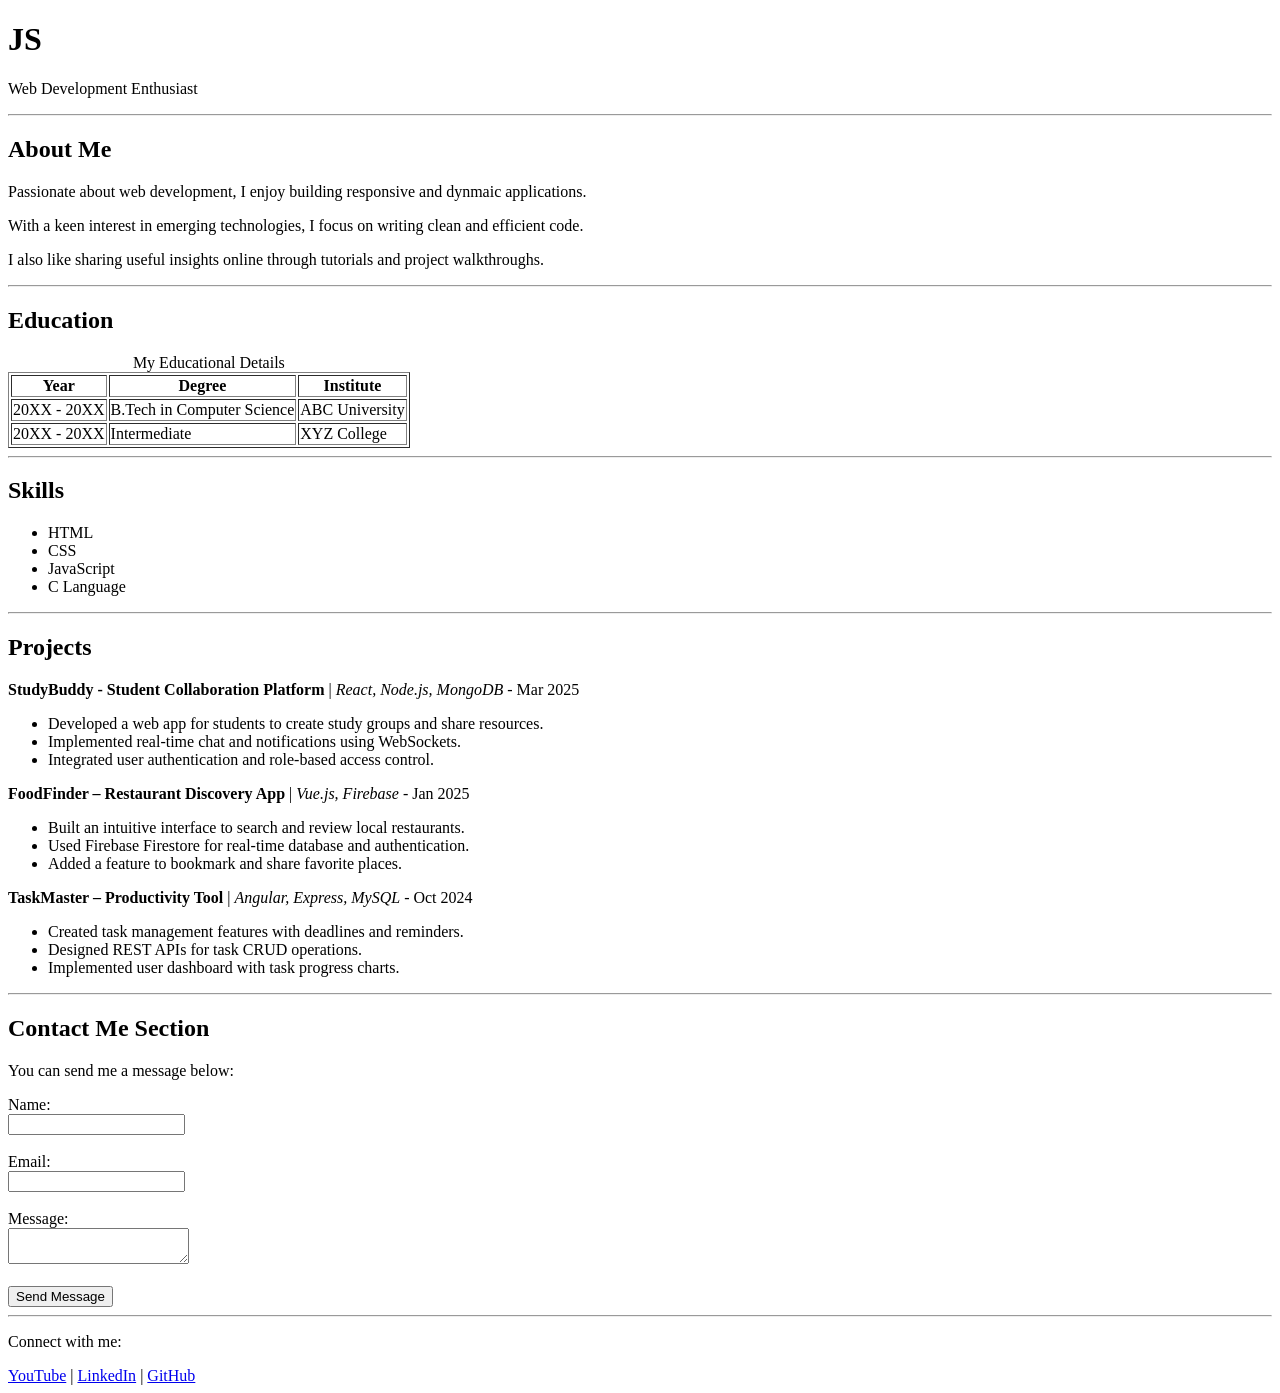
==== Code Files/5. HTML MiniProject/index.html @ c1144664 "Adding Files" ====
<!DOCTYPE html>
<html lang="en">
<head>
    <meta charset="UTF-8">
    <meta name="viewport" content="width=device-width, initial-scale=1.0">
    <title>My Personal Website</title>
</head>
<body>
    <!-- Header Section -->
    <header>
        <h1>JS</h1>
        <p>Web Development Enthusiast</p>
        <!-- <img style="height: 300px; width: 200px;" src="./JS.png" alt="My Image"> -->

        <!-- Add your image -->
    </header>
    
    <hr>

    <main>
        <!-- About Me Section -->
        <section>
            <h2>About Me</h2>
            <p>Passionate about web development, I enjoy building responsive and dynmaic applications.</p>
            <p>With a keen interest in emerging technologies, I focus on writing clean and efficient code.</p>
            <p>I also like sharing useful insights online through tutorials and project walkthroughs.</p>
        </section>
    
        <hr>
    
        <!-- Education Section -->
        <section>
            <h2>Education</h2>
            <table border="1">
                <caption>My Educational Details</caption>
                <tr>
                    <th>Year</th>
                    <th>Degree</th>
                    <th>Institute</th>
                </tr>
    
                <tr>
                    <td>20XX - 20XX</td>
                    <td>B.Tech in Computer Science</td>
                    <td>ABC University</td>
                </tr>
    
                <tr>
                    <td>20XX - 20XX</td>
                    <td>Intermediate</td>
                    <td>XYZ College</td>
                </tr>
            </table>
        </section>
    
        <hr>
    
        <!-- Skills Section -->
        <section>
            <h2>Skills</h2>
            <ul>
                <li>HTML</li>
                <li>CSS</li>
                <li>JavaScript</li>
                <li>C Language</li>
            </ul>
        </section>
    
        <hr>
    
        <!-- Projects Section -->
        <section>
            <h2>Projects</h2>
            <div>
                <p> <b>StudyBuddy - Student Collaboration Platform</b> | <i>React, Node.js, MongoDB</i> - Mar 2025</p>
                <ul>
                    <li>Developed a web app for students to create study groups and share resources.</li>
                    <li>Implemented real-time chat and notifications using WebSockets.</li>
                    <li>Integrated user authentication and role-based access control.</li>
                </ul>
            </div>
    
            <div>
                <p><strong>FoodFinder – Restaurant Discovery App</strong> | <i>Vue.js, Firebase</i> - Jan 2025</p>
                <ul>
                    <li>Built an intuitive interface to search and review local restaurants.</li>
                    <li>Used Firebase Firestore for real-time database and authentication.</li>
                    <li>Added a feature to bookmark and share favorite places.</li>
                </ul>
            </div>
            <div>
                <p><strong>TaskMaster – Productivity Tool</strong> | <i>Angular, Express, MySQL</i> - Oct 2024</p>
                <ul>
                    <li>Created task management features with deadlines and reminders.</li>
                    <li>Designed REST APIs for task CRUD operations.</li>
                    <li>Implemented user dashboard with task progress charts.</li>
                </ul>
            </div>
        </section>
    
        <hr>
    
        <!-- Contact Me Section -->
        <section>
            <h2>Contact Me Section</h2>
            <p>You can send me a message below:</p>
            <form action="/">
                <!-- Name -->
                <div>
                    <label for="name">Name:</label>
                    <br>
                    <input id="name" type="text" name="name">
                </div>
                
                <br>
    
                <!-- Email -->
                <div>
                    <label for="email">Email:</label>
                    <br>
                    <input id="email" type="email" name="email">
                </div>
    
                <br>
                
                <!-- Message -->
                <div>
                    <label for="message">Message:</label>
                    <br>
                    <textarea name="message" id="message"></textarea>
                </div>
    
                <br>
    
                <button>Send Message</button>
            </form>
        </section>
    
        <hr>
    </main>


    <!-- Footer Section -->
    <footer>
        <p>Connect with me:</p>
        <a href="https://youtube.com/" target="_blank">YouTube</a> |
        <a href="#">LinkedIn</a> |
        <a href="#">GitHub</a>
    </footer>
</body>
</html>
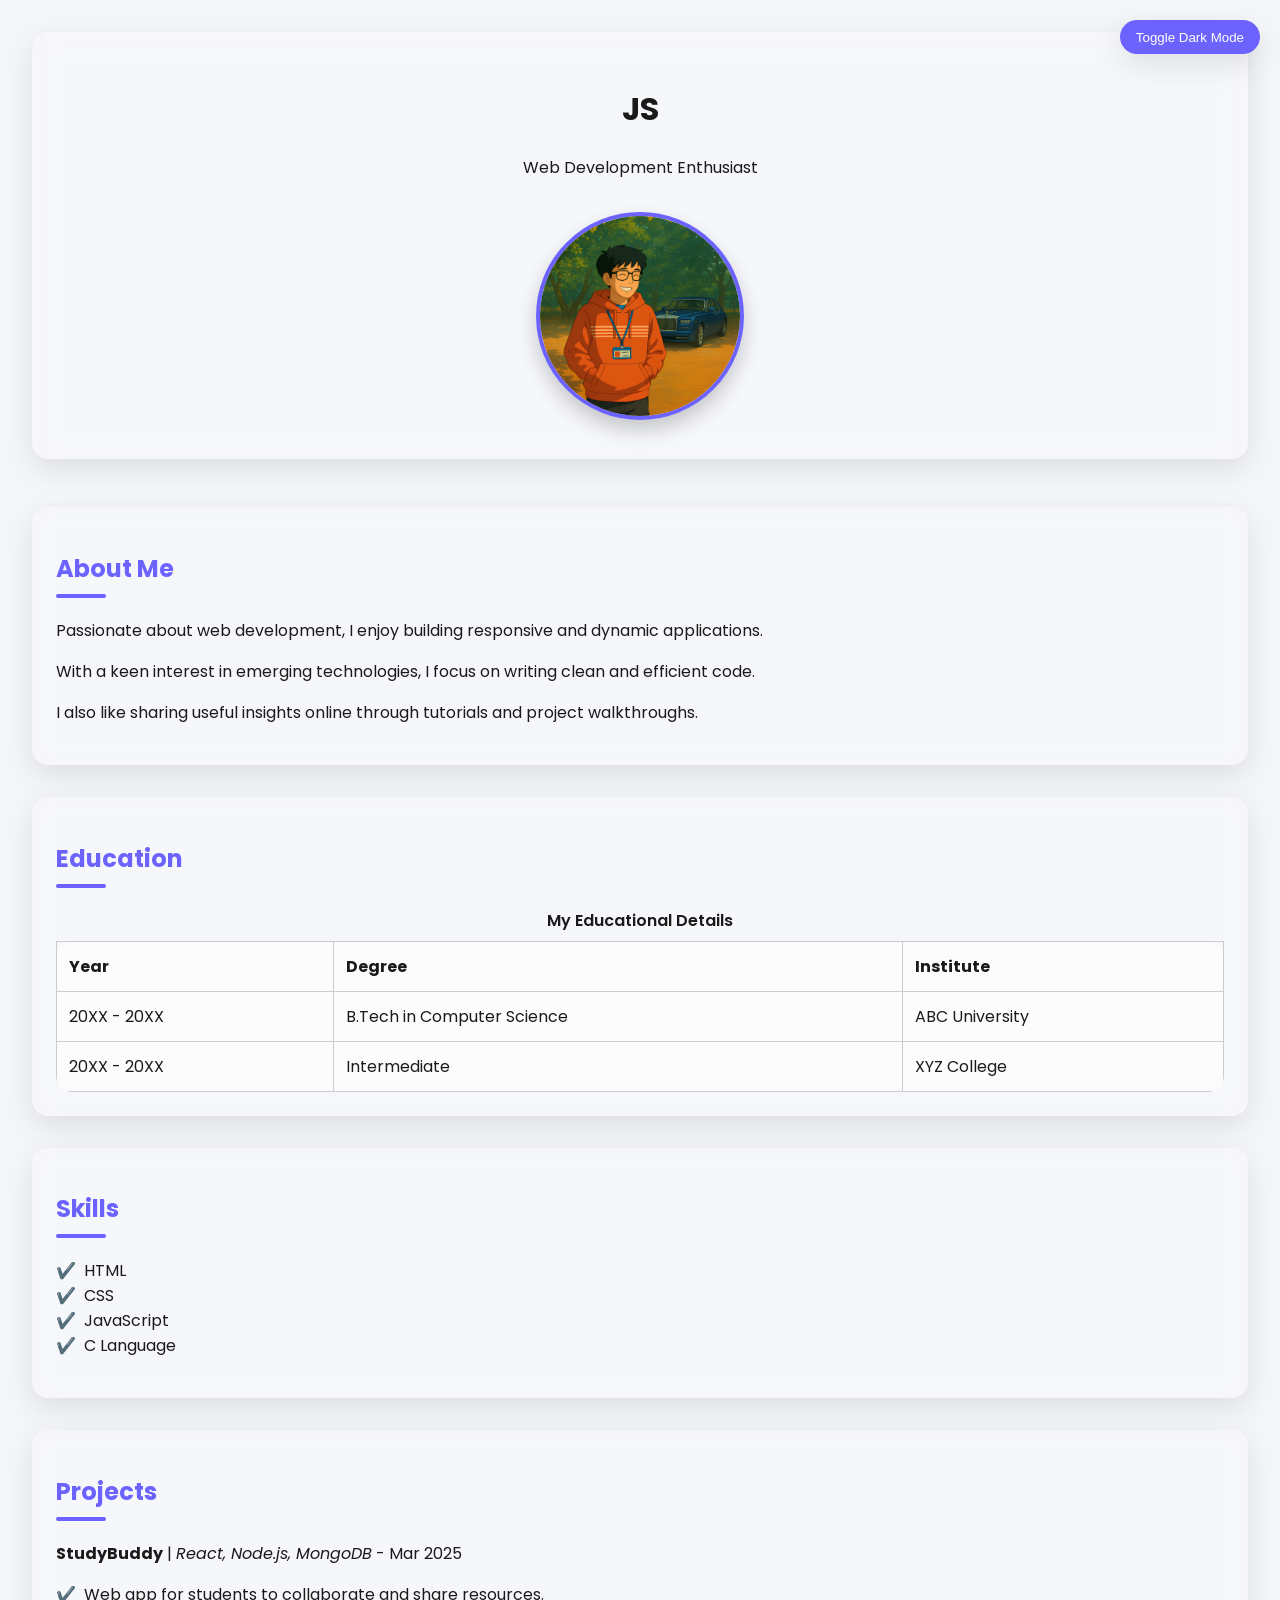
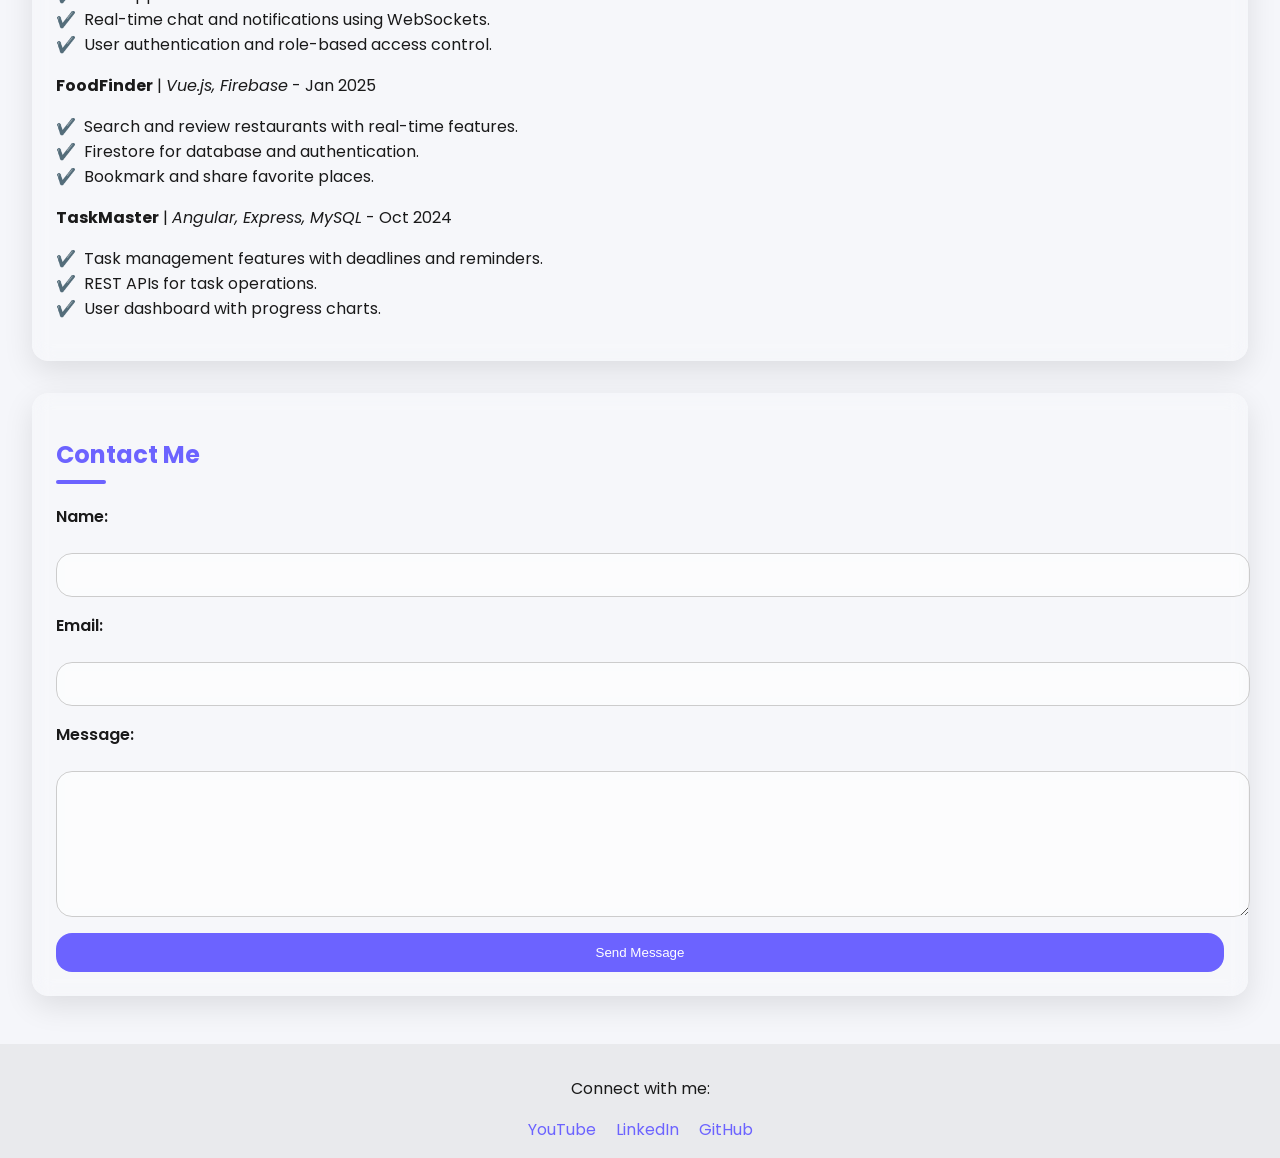
==== commit 1a7195a3: "Upading CSS Basis" ====
--- a/Code Files/5. HTML MiniProject/index.html
+++ b/Code Files/5. HTML MiniProject/index.html
@@ -1,151 +1,136 @@
 <!DOCTYPE html>
 <html lang="en">
 <head>
-    <meta charset="UTF-8">
-    <meta name="viewport" content="width=device-width, initial-scale=1.0">
-    <title>My Personal Website</title>
+  <meta charset="UTF-8" />
+  <meta name="viewport" content="width=device-width, initial-scale=1.0"/>
+  <title>JS | Portfolio</title>
+  <link rel="stylesheet" href="./styles.css" />
+  <link rel="preconnect" href="https://fonts.googleapis.com">
+  <link rel="preconnect" href="https://fonts.gstatic.com" crossorigin>
+  <link href="https://fonts.googleapis.com/css2?family=Poppins:wght@400;600&display=swap" rel="stylesheet">
 </head>
 <body>
-    <!-- Header Section -->
-    <header>
-        <h1>JS</h1>
-        <p>Web Development Enthusiast</p>
-        <!-- <img style="height: 300px; width: 200px;" src="./JS.png" alt="My Image"> -->
+  
+  <!-- Dark Mode Toggle -->
+  <button id="darkToggle">Toggle Dark Mode</button>
 
-        <!-- Add your image -->
-    </header>
-    
-    <hr>
+  <!-- Header Section -->
+  <header>
+    <h1>JS</h1>
+    <p>Web Development Enthusiast</p>
+    <img src="./JS.png" alt="John Smith" class="profile-img" />
+  </header>
 
-    <main>
-        <!-- About Me Section -->
-        <section>
-            <h2>About Me</h2>
-            <p>Passionate about web development, I enjoy building responsive and dynmaic applications.</p>
-            <p>With a keen interest in emerging technologies, I focus on writing clean and efficient code.</p>
-            <p>I also like sharing useful insights online through tutorials and project walkthroughs.</p>
-        </section>
-    
-        <hr>
-    
-        <!-- Education Section -->
-        <section>
-            <h2>Education</h2>
-            <table border="1">
-                <caption>My Educational Details</caption>
-                <tr>
-                    <th>Year</th>
-                    <th>Degree</th>
-                    <th>Institute</th>
-                </tr>
-    
-                <tr>
-                    <td>20XX - 20XX</td>
-                    <td>B.Tech in Computer Science</td>
-                    <td>ABC University</td>
-                </tr>
-    
-                <tr>
-                    <td>20XX - 20XX</td>
-                    <td>Intermediate</td>
-                    <td>XYZ College</td>
-                </tr>
-            </table>
-        </section>
-    
-        <hr>
-    
-        <!-- Skills Section -->
-        <section>
-            <h2>Skills</h2>
-            <ul>
-                <li>HTML</li>
-                <li>CSS</li>
-                <li>JavaScript</li>
-                <li>C Language</li>
-            </ul>
-        </section>
-    
-        <hr>
-    
-        <!-- Projects Section -->
-        <section>
-            <h2>Projects</h2>
-            <div>
-                <p> <b>StudyBuddy - Student Collaboration Platform</b> | <i>React, Node.js, MongoDB</i> - Mar 2025</p>
-                <ul>
-                    <li>Developed a web app for students to create study groups and share resources.</li>
-                    <li>Implemented real-time chat and notifications using WebSockets.</li>
-                    <li>Integrated user authentication and role-based access control.</li>
-                </ul>
-            </div>
-    
-            <div>
-                <p><strong>FoodFinder – Restaurant Discovery App</strong> | <i>Vue.js, Firebase</i> - Jan 2025</p>
-                <ul>
-                    <li>Built an intuitive interface to search and review local restaurants.</li>
-                    <li>Used Firebase Firestore for real-time database and authentication.</li>
-                    <li>Added a feature to bookmark and share favorite places.</li>
-                </ul>
-            </div>
-            <div>
-                <p><strong>TaskMaster – Productivity Tool</strong> | <i>Angular, Express, MySQL</i> - Oct 2024</p>
-                <ul>
-                    <li>Created task management features with deadlines and reminders.</li>
-                    <li>Designed REST APIs for task CRUD operations.</li>
-                    <li>Implemented user dashboard with task progress charts.</li>
-                </ul>
-            </div>
-        </section>
-    
-        <hr>
-    
-        <!-- Contact Me Section -->
-        <section>
-            <h2>Contact Me Section</h2>
-            <p>You can send me a message below:</p>
-            <form action="/">
-                <!-- Name -->
-                <div>
-                    <label for="name">Name:</label>
-                    <br>
-                    <input id="name" type="text" name="name">
-                </div>
-                
-                <br>
-    
-                <!-- Email -->
-                <div>
-                    <label for="email">Email:</label>
-                    <br>
-                    <input id="email" type="email" name="email">
-                </div>
-    
-                <br>
-                
-                <!-- Message -->
-                <div>
-                    <label for="message">Message:</label>
-                    <br>
-                    <textarea name="message" id="message"></textarea>
-                </div>
-    
-                <br>
-    
-                <button>Send Message</button>
-            </form>
-        </section>
-    
-        <hr>
-    </main>
+  <main>
 
+    <!-- About Me -->
+    <section>
+      <h2>About Me</h2>
+      <p>Passionate about web development, I enjoy building responsive and dynamic applications.</p>
+      <p>With a keen interest in emerging technologies, I focus on writing clean and efficient code.</p>
+      <p>I also like sharing useful insights online through tutorials and project walkthroughs.</p>
+    </section>
 
-    <!-- Footer Section -->
-    <footer>
-        <p>Connect with me:</p>
-        <a href="https://youtube.com/" target="_blank">YouTube</a> |
-        <a href="#">LinkedIn</a> |
-        <a href="#">GitHub</a>
-    </footer>
+    <!-- Education -->
+    <section>
+      <h2>Education</h2>
+      <table>
+        <caption>My Educational Details</caption>
+        <thead>
+          <tr>
+            <th>Year</th>
+            <th>Degree</th>
+            <th>Institute</th>
+          </tr>
+        </thead>
+        <tbody>
+          <tr>
+            <td>20XX - 20XX</td>
+            <td>B.Tech in Computer Science</td>
+            <td>ABC University</td>
+          </tr>
+          <tr>
+            <td>20XX - 20XX</td>
+            <td>Intermediate</td>
+            <td>XYZ College</td>
+          </tr>
+        </tbody>
+      </table>
+    </section>
+
+    <!-- Skills -->
+    <section>
+      <h2>Skills</h2>
+      <ul>
+        <li>HTML</li>
+        <li>CSS</li>
+        <li>JavaScript</li>
+        <li>C Language</li>
+      </ul>
+    </section>
+
+    <!-- Projects -->
+    <section>
+      <h2>Projects</h2>
+      <div>
+        <p><b>StudyBuddy</b> | <i>React, Node.js, MongoDB</i> - Mar 2025</p>
+        <ul>
+          <li>Web app for students to collaborate and share resources.</li>
+          <li>Real-time chat and notifications using WebSockets.</li>
+          <li>User authentication and role-based access control.</li>
+        </ul>
+      </div>
+
+      <div>
+        <p><b>FoodFinder</b> | <i>Vue.js, Firebase</i> - Jan 2025</p>
+        <ul>
+          <li>Search and review restaurants with real-time features.</li>
+          <li>Firestore for database and authentication.</li>
+          <li>Bookmark and share favorite places.</li>
+        </ul>
+      </div>
+
+      <div>
+        <p><b>TaskMaster</b> | <i>Angular, Express, MySQL</i> - Oct 2024</p>
+        <ul>
+          <li>Task management features with deadlines and reminders.</li>
+          <li>REST APIs for task operations.</li>
+          <li>User dashboard with progress charts.</li>
+        </ul>
+      </div>
+    </section>
+
+    <!-- Contact Me -->
+    <section>
+      <h2>Contact Me</h2>
+      <form action="/">
+        <label for="name">Name:</label>
+        <input id="name" type="text" name="name" required>
+
+        <label for="email">Email:</label>
+        <input id="email" type="email" name="email" required>
+
+        <label for="message">Message:</label>
+        <textarea id="message" name="message" rows="5" required></textarea>
+
+        <button type="submit">Send Message</button>
+      </form>
+    </section>
+
+  </main>
+
+  <footer>
+    <p>Connect with me:</p>
+    <a href="https://youtube.com/" target="_blank">YouTube</a>
+    <a href="#">LinkedIn</a>
+    <a href="#">GitHub</a>
+  </footer>
+
+  <script>
+    document.getElementById("darkToggle").addEventListener("click", () => {
+      document.body.classList.toggle("dark-mode");
+    });
+  </script>
+
 </body>
-</html>+</html>
--- a/Code Files/5. HTML MiniProject/styles.css
+++ b/Code Files/5. HTML MiniProject/styles.css
@@ -0,0 +1,238 @@
+/* Global Styles */
+:root {
+  --primary-accent: #6C63FF;
+  --background-light: #f5f6fa;
+  --background-dark: #1e1e2f;
+  --text-light: #1a1a1a;
+  --text-dark: #eaeaea;
+  --glass-bg: rgba(255, 255, 255, 0.15);
+  --glass-dark: rgba(30, 30, 47, 0.25);
+  --border-radius: 16px;
+  --box-shadow: 0 10px 30px rgba(0, 0, 0, 0.1);
+}
+
+body {
+  font-family: 'Poppins', sans-serif;
+  background: var(--background-light);
+  color: var(--text-light);
+  margin: 0;
+  padding: 0;
+  transition: all 0.3s ease-in-out;
+}
+
+.dark-mode {
+  background: var(--background-dark);
+  color: var(--text-dark);
+}
+
+/* Header */
+header {
+  text-align: center;
+  padding: 2rem 1rem;
+  background: var(--glass-bg);
+  backdrop-filter: blur(12px);
+  box-shadow: var(--box-shadow);
+  margin: 2rem;
+  border-radius: var(--border-radius);
+  transition: all 0.3s ease-in-out;
+}
+
+/* Main Layout */
+main {
+  display: grid;
+  gap: 2rem;
+  padding: 1rem 2rem;
+}
+
+/* Section Styling */
+section {
+  padding: 1.5rem;
+  border-radius: var(--border-radius);
+  background: var(--glass-bg);
+  backdrop-filter: blur(10px);
+  box-shadow: var(--box-shadow);
+  transition: all 0.3s ease-in-out;
+}
+
+.dark-mode section {
+  background: var(--glass-dark);
+}
+
+section h2 {
+  color: var(--primary-accent);
+}
+
+/* Table Styling */
+table {
+  width: 100%;
+  border-collapse: collapse;
+  margin-top: 1rem;
+}
+
+table th, table td {
+  padding: 12px;
+  border: 1px solid #ccc;
+  text-align: left;
+}
+
+caption {
+  font-weight: 600;
+  margin-bottom: 0.5rem;
+}
+
+/* Skills List */
+ul {
+  list-style: none;
+  padding: 0;
+}
+
+ul li::before {
+  content: "✔️";
+  margin-right: 0.5rem;
+  color: var(--primary-accent);
+}
+
+/* Projects */
+section > div {
+  margin-top: 1rem;
+  transition: transform 0.3s ease-in-out;
+}
+
+section > div:hover {
+  transform: scale(1.02);
+}
+
+/* Form */
+form {
+  display: grid;
+  gap: 1rem;
+}
+
+input, textarea {
+  width: 100%;
+  padding: 0.75rem;
+  border: 1px solid #ccc;
+  border-radius: var(--border-radius);
+  font-size: 1rem;
+  transition: all 0.3s ease-in-out;
+  background: rgba(255,255,255,0.5);
+  backdrop-filter: blur(4px);
+}
+
+input:focus, textarea:focus {
+  border-color: var(--primary-accent);
+  outline: none;
+}
+
+/* Buttons */
+button {
+  background: var(--primary-accent);
+  color: white;
+  padding: 0.75rem 1.5rem;
+  border: none;
+  border-radius: var(--border-radius);
+  cursor: pointer;
+  transition: all 0.3s ease-in-out;
+}
+
+button:hover {
+  transform: scale(1.05);
+  box-shadow: 0 8px 20px rgba(108, 99, 255, 0.4);
+}
+
+/* Footer */
+footer {
+  text-align: center;
+  padding: 1rem;
+  margin-top: 2rem;
+  background-color: rgba(0,0,0,0.05);
+}
+
+footer a {
+  color: var(--primary-accent);
+  margin: 0 0.5rem;
+  text-decoration: none;
+  transition: color 0.3s ease-in-out;
+}
+
+footer a:hover {
+  color: #4e47e0;
+}
+
+/* Animations */
+@keyframes fadeInUp {
+  from {
+    opacity: 0;
+    transform: translateY(40px);
+  }
+  to {
+    opacity: 1;
+    transform: translateY(0);
+  }
+}
+
+section {
+  animation: fadeInUp 0.8s ease-in-out;
+}
+
+/* Dark Mode Toggle Button */
+#darkToggle {
+  position: fixed;
+  top: 20px;
+  right: 20px;
+  background: var(--primary-accent);
+  color: white;
+  border: none;
+  padding: 0.6rem 1rem;
+  border-radius: 30px;
+  cursor: pointer;
+  z-index: 1000;
+  box-shadow: var(--box-shadow);
+  transition: all 0.3s ease-in-out;
+}
+
+.profile-img {
+  height: 200px;
+  width: 200px;
+  object-fit: cover;
+  border-radius: 50%;
+  border: 4px solid var(--primary-accent);
+  box-shadow: 0 10px 20px rgba(0, 0, 0, 0.2);
+  margin-top: 1rem;
+  transition: transform 0.3s ease-in-out;
+}
+
+.profile-img:hover {
+  transform: scale(1.05);
+}
+
+form label {
+  font-weight: 600;
+  margin-bottom: 0.5rem;
+  display: inline-block;
+}
+
+textarea {
+  resize: vertical;
+  min-height: 120px;
+}
+
+table {
+  background-color: rgba(255, 255, 255, 0.6);
+  border-radius: var(--border-radius);
+  overflow: hidden;
+}
+
+.dark-mode table {
+  background-color: rgba(30, 30, 47, 0.3);
+}
+
+section h2::after {
+  content: '';
+  display: block;
+  width: 50px;
+  height: 4px;
+  background: var(--primary-accent);
+  margin-top: 0.5rem;
+  border-radius: 4px;
+}
